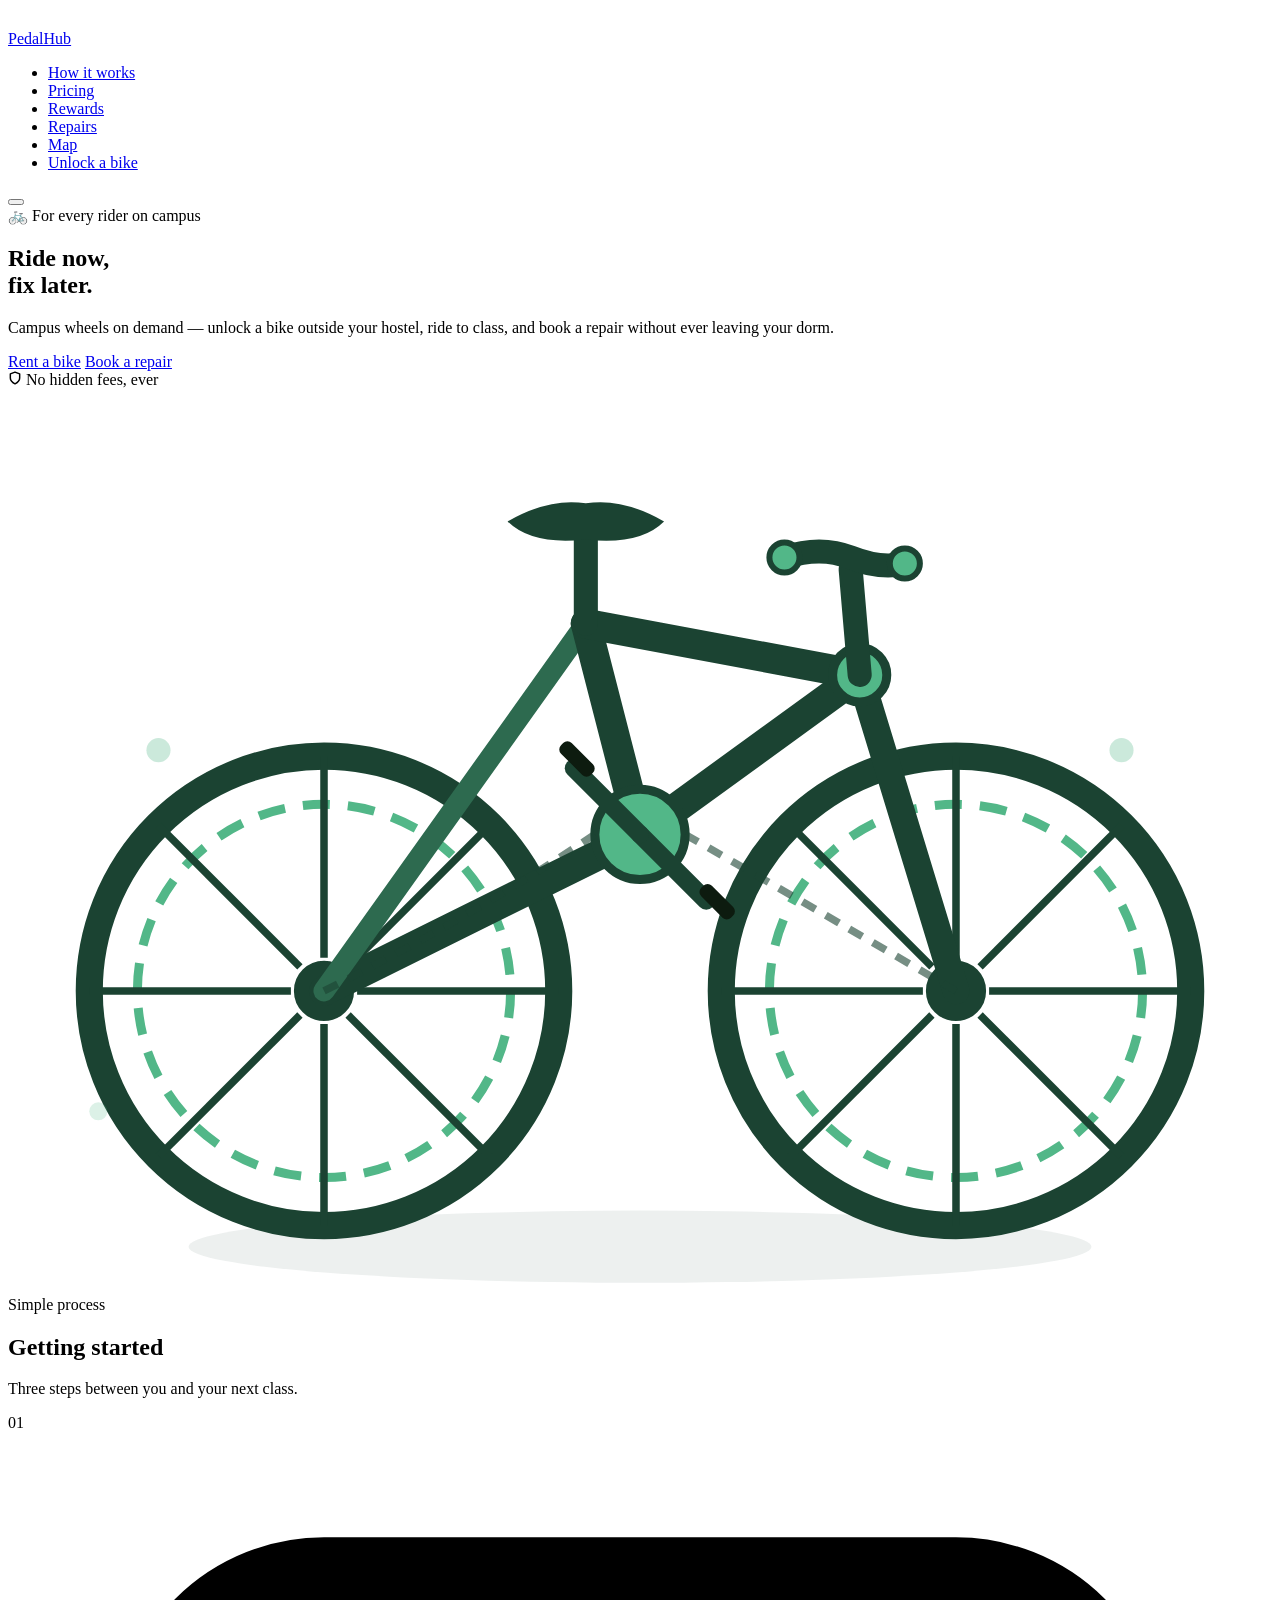
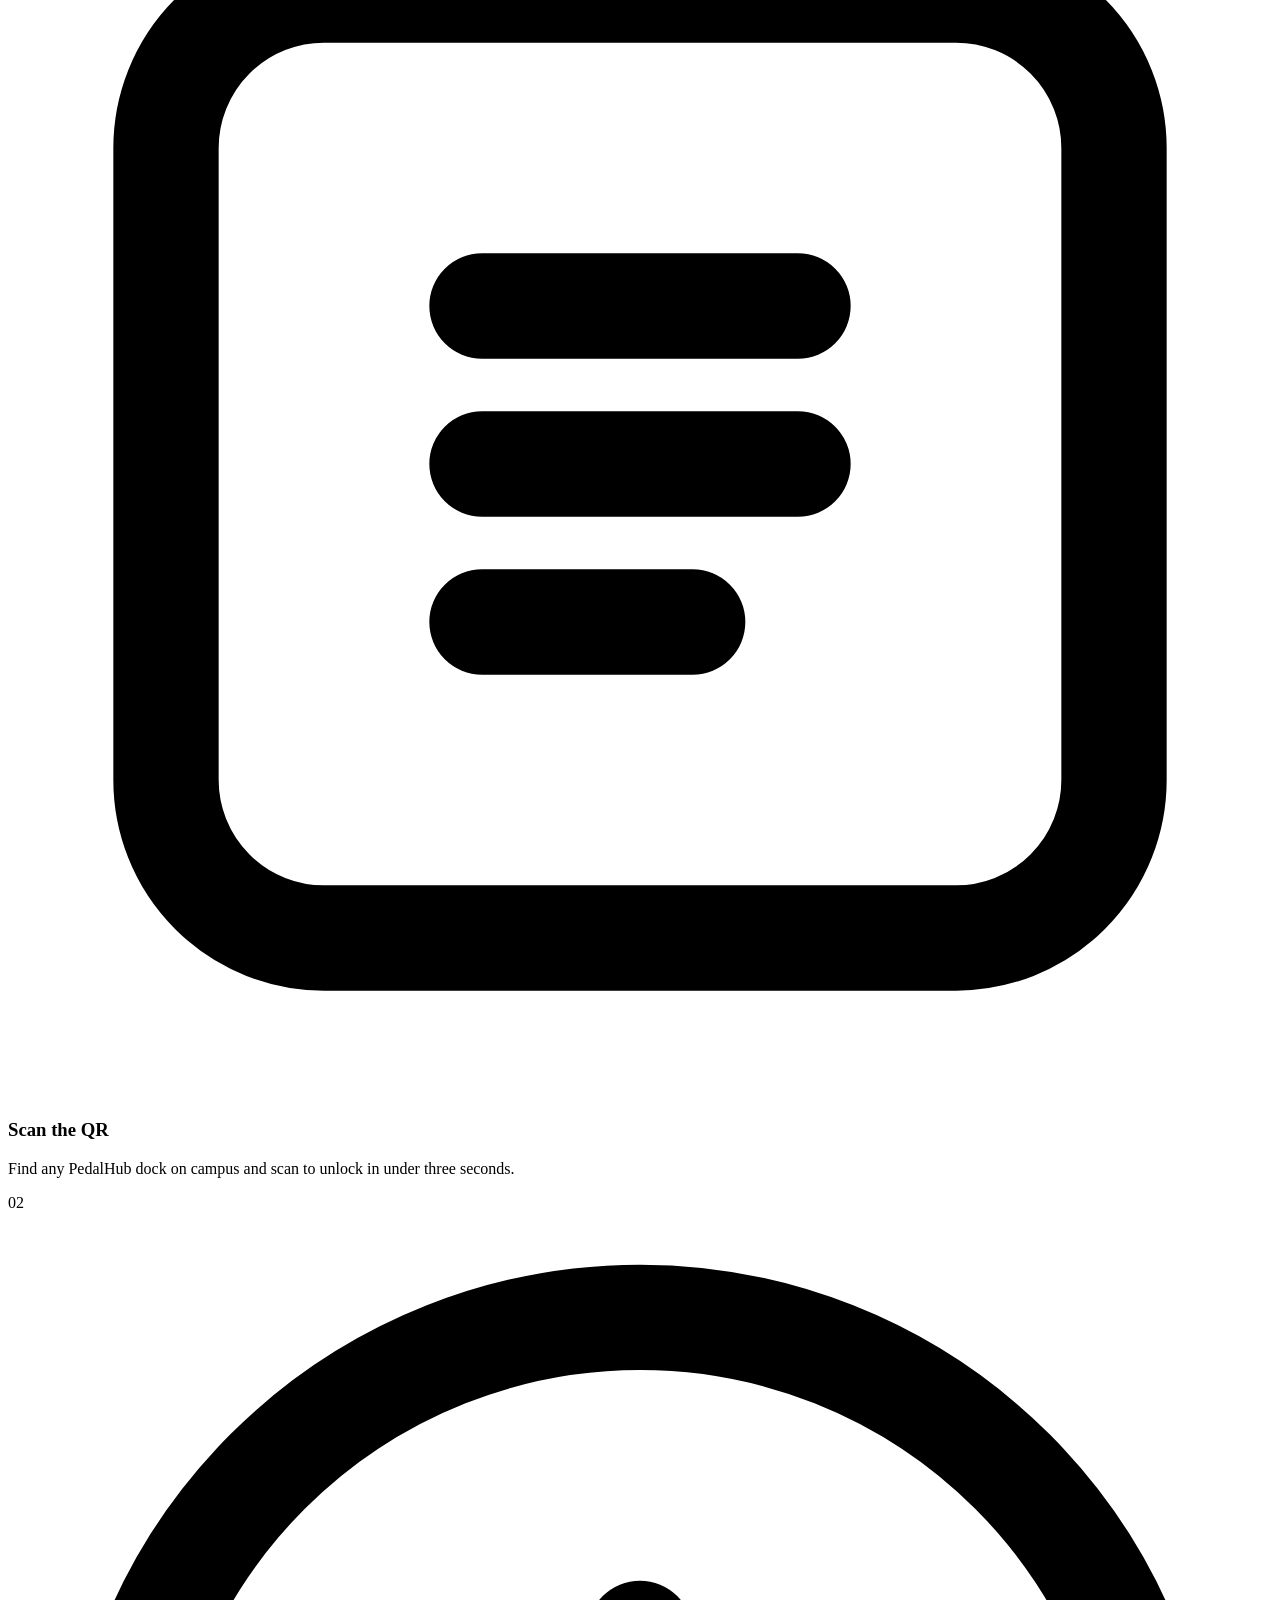
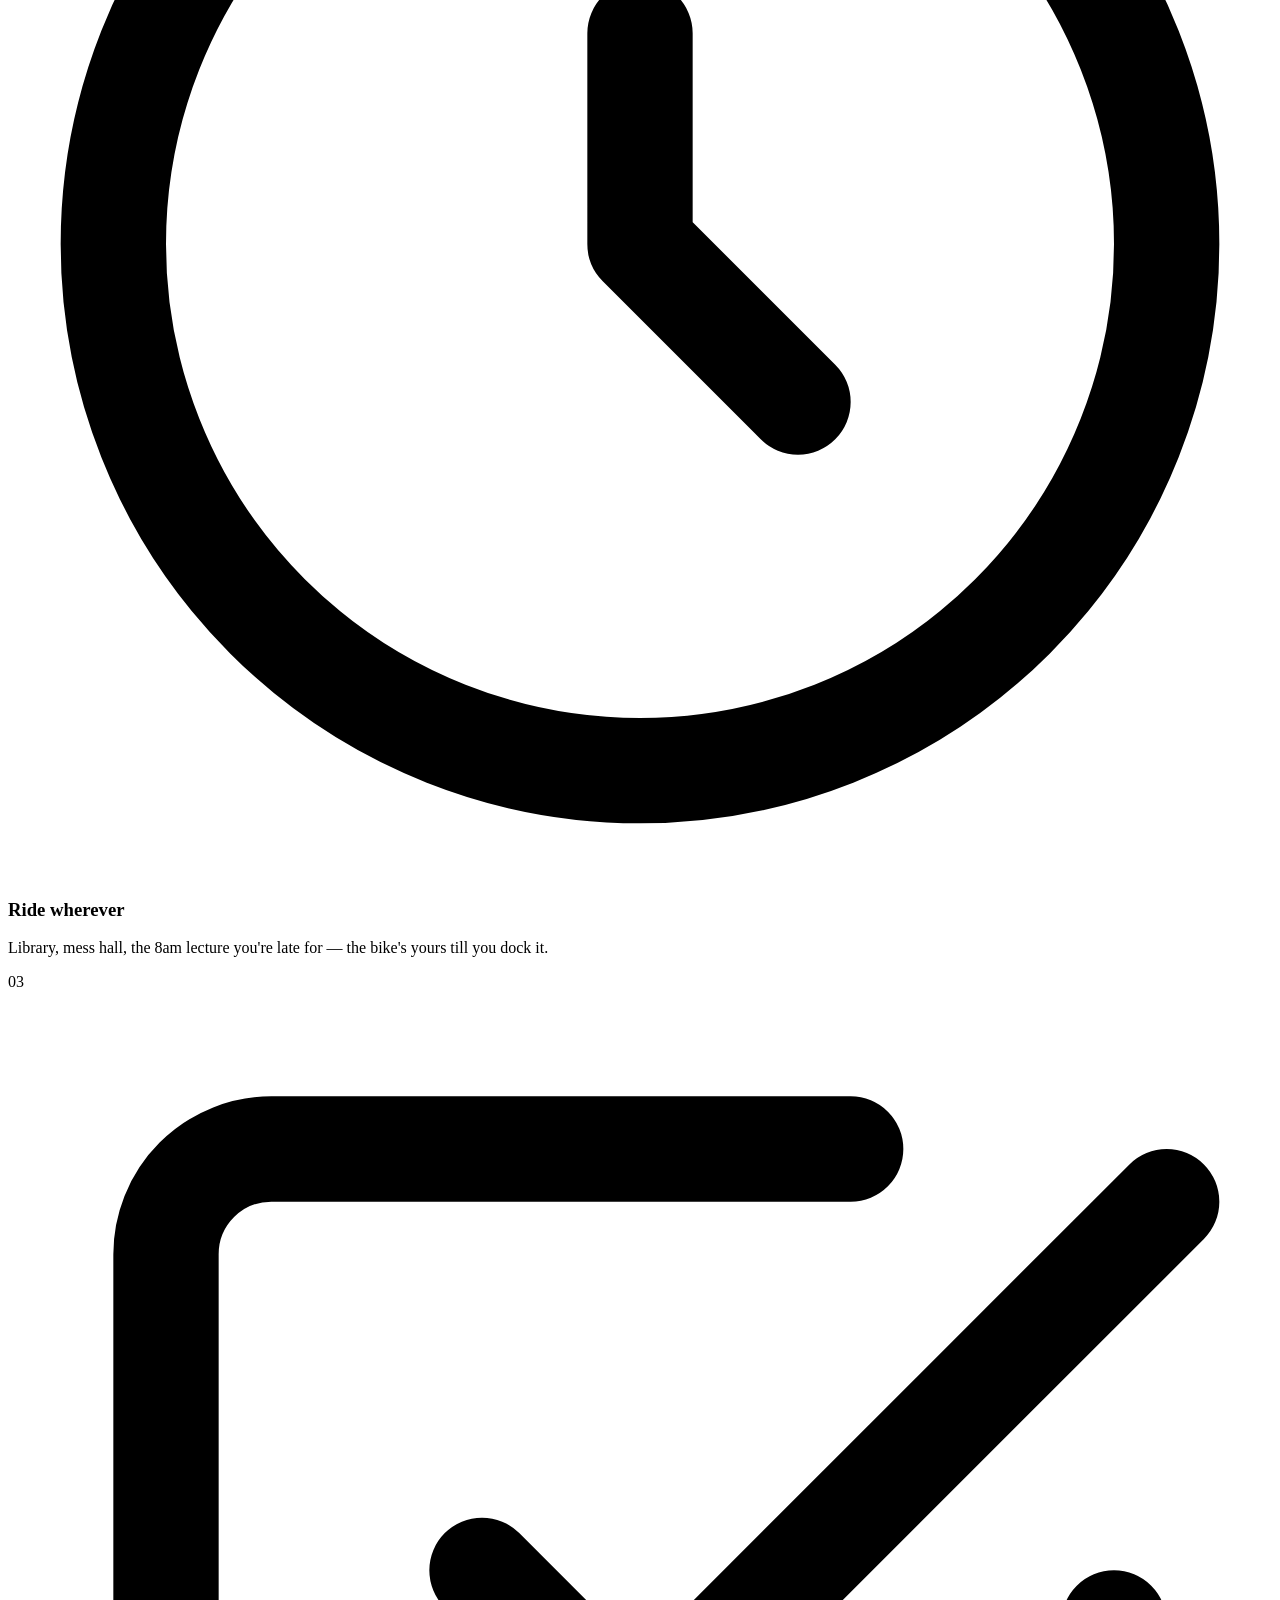
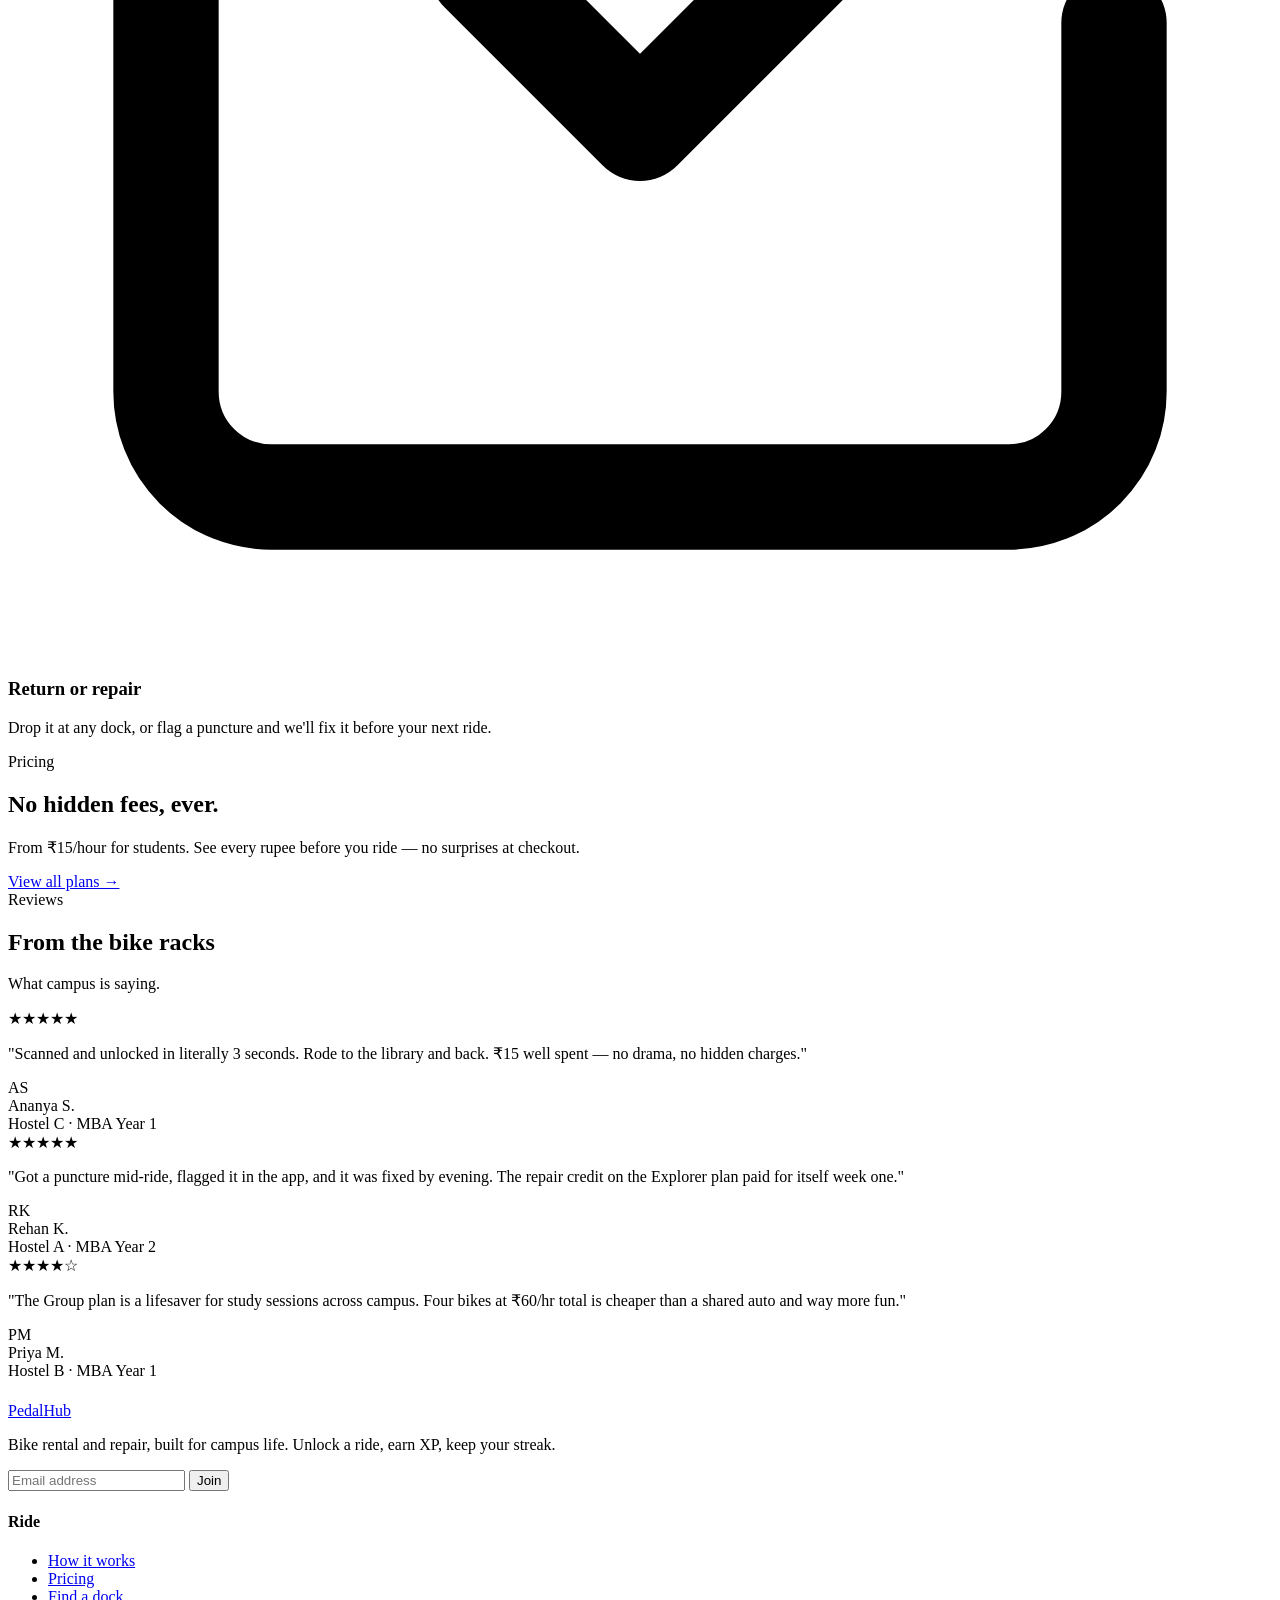
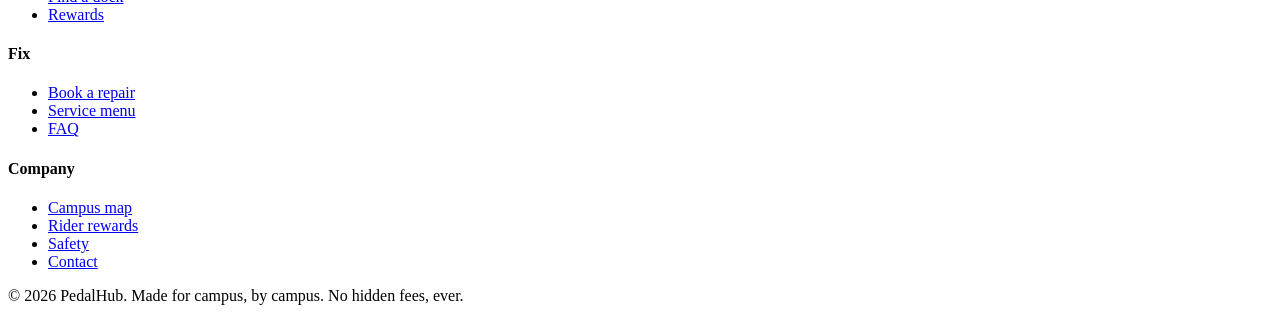
==== index.html @ d56441ae "Add files via upload" ====
<!DOCTYPE html>
<html lang="en">
<head>
  <meta charset="UTF-8">
  <meta name="viewport" content="width=device-width, initial-scale=1.0">
  <title>PedalHub — Campus Bike Rental & Repair</title>
  <meta name="description" content="PedalHub is your campus bike rental and repair service. Unlock a bike outside your hostel, ride to class, and book repairs — no hidden fees, ever.">
  <link rel="stylesheet" href="css/styles.css">
  <link rel="preconnect" href="https://fonts.googleapis.com">
  <link rel="preconnect" href="https://fonts.gstatic.com" crossorigin>
  <link href="https://fonts.googleapis.com/css2?family=Plus+Jakarta+Sans:ital,wght@0,400;0,500;0,600;0,700;0,800;1,400&family=Inter:wght@300;400;500;600&display=swap" rel="stylesheet">
</head>
<body>

  <!-- ===== Navigation ===== -->
  <nav class="nav" id="mainNav">
    <div class="container">
      <div class="nav-inner">
        <a href="index.html" class="nav-logo">
          <div class="nav-logo-icon">
            <svg width="18" height="18" viewBox="0 0 24 24" fill="none" stroke="white" stroke-width="2.5" stroke-linecap="round" stroke-linejoin="round">
              <circle cx="5.5" cy="17.5" r="3.5"/><circle cx="18.5" cy="17.5" r="3.5"/>
              <path d="M15 6a1 1 0 0 0-1-1h-1l-2 5-3-3-2 4h10L15 6Z"/>
            </svg>
          </div>
          <span class="nav-logo-text">PedalHub</span>
        </a>
        <ul class="nav-links" id="navLinks">
          <li><a href="#how-it-works" class="active">How it works</a></li>
          <li><a href="pricing.html">Pricing</a></li>
          <li><a href="rewards.html">Rewards</a></li>
          <li><a href="repairs.html">Repairs</a></li>
          <li><a href="map.html">Map</a></li>
          <li><a href="pricing.html" class="nav-cta">Unlock a bike</a></li>
        </ul>
        <button class="hamburger" id="hamburger" aria-label="Open menu">
          <span></span><span></span><span></span>
        </button>
      </div>
    </div>
  </nav>

  <!-- ===== Hero ===== -->
  <section class="hero">
    <div class="container">
      <div class="hero-grid">
        <div class="hero-content">
          <div class="badge badge-pale">🚲 For every rider on campus</div>
          <h1 class="hero-title">Ride now,<br>fix later.</h1>
          <p class="hero-desc">Campus wheels on demand — unlock a bike outside your hostel, ride to class, and book a repair without ever leaving your dorm.</p>
          <div class="hero-ctas">
            <a href="pricing.html" class="btn btn-primary btn-lg" id="rentBikeBtn">Rent a bike</a>
            <a href="repairs.html" class="btn btn-outline btn-lg" id="bookRepairBtn">Book a repair</a>
          </div>
          <div class="hero-trust">
            <svg class="shield" width="14" height="14" viewBox="0 0 24 24" fill="none" stroke="currentColor" stroke-width="2.5" stroke-linecap="round" stroke-linejoin="round"><path d="M12 22s8-4 8-10V5l-8-3-8 3v7c0 6 8 10 8 10z"/></svg>
            No hidden fees, ever
          </div>
        </div>

        <div class="hero-visual">
          <div class="bike-wrapper">
            <div class="bike-glow"></div>
            <!-- Detailed Bicycle SVG -->
            <svg class="bike-svg" viewBox="0 0 420 300" fill="none" xmlns="http://www.w3.org/2000/svg" aria-label="PedalHub bicycle illustration" role="img">
              <!-- Shadow -->
              <ellipse cx="210" cy="285" rx="150" ry="12" fill="rgba(27,67,50,0.08)"/>

              <!-- REAR WHEEL -->
              <circle cx="105" cy="200" r="78" stroke="#1B4332" stroke-width="9"/>
              <circle cx="105" cy="200" r="62" stroke="#52B788" stroke-width="3" stroke-dasharray="9 6"/>
              <circle cx="105" cy="200" r="11" fill="#1B4332" stroke="white" stroke-width="2"/>
              <!-- Rear spokes (8 spokes) -->
              <line x1="105" y1="122" x2="105" y2="189" stroke="#1B4332" stroke-width="2.5"/>
              <line x1="105" y1="211" x2="105" y2="278" stroke="#1B4332" stroke-width="2.5"/>
              <line x1="27"  y1="200" x2="94"  y2="200" stroke="#1B4332" stroke-width="2.5"/>
              <line x1="116" y1="200" x2="183" y2="200" stroke="#1B4332" stroke-width="2.5"/>
              <line x1="50"  y1="145" x2="97"  y2="192" stroke="#1B4332" stroke-width="2.5"/>
              <line x1="113" y1="208" x2="160" y2="255" stroke="#1B4332" stroke-width="2.5"/>
              <line x1="160" y1="145" x2="113" y2="192" stroke="#1B4332" stroke-width="2.5"/>
              <line x1="97"  y1="208" x2="50"  y2="255" stroke="#1B4332" stroke-width="2.5"/>

              <!-- FRONT WHEEL -->
              <circle cx="315" cy="200" r="78" stroke="#1B4332" stroke-width="9"/>
              <circle cx="315" cy="200" r="62" stroke="#52B788" stroke-width="3" stroke-dasharray="9 6"/>
              <circle cx="315" cy="200" r="11" fill="#1B4332" stroke="white" stroke-width="2"/>
              <!-- Front spokes (8 spokes) -->
              <line x1="315" y1="122" x2="315" y2="189" stroke="#1B4332" stroke-width="2.5"/>
              <line x1="315" y1="211" x2="315" y2="278" stroke="#1B4332" stroke-width="2.5"/>
              <line x1="237" y1="200" x2="304" y2="200" stroke="#1B4332" stroke-width="2.5"/>
              <line x1="326" y1="200" x2="393" y2="200" stroke="#1B4332" stroke-width="2.5"/>
              <line x1="260" y1="145" x2="307" y2="192" stroke="#1B4332" stroke-width="2.5"/>
              <line x1="323" y1="208" x2="370" y2="255" stroke="#1B4332" stroke-width="2.5"/>
              <line x1="370" y1="145" x2="323" y2="192" stroke="#1B4332" stroke-width="2.5"/>
              <line x1="307" y1="208" x2="260" y2="255" stroke="#1B4332" stroke-width="2.5"/>

              <!-- FRAME -->
              <!-- Chainstay: rear hub → bottom bracket -->
              <line x1="105" y1="200" x2="210" y2="148" stroke="#1B4332" stroke-width="10" stroke-linecap="round"/>
              <!-- Seatstay: rear hub → seat tube top -->
              <line x1="105" y1="200" x2="192" y2="78" stroke="#2D6A4F" stroke-width="7" stroke-linecap="round"/>
              <!-- Seat tube: bottom bracket → seat tube top -->
              <line x1="210" y1="148" x2="192" y2="78" stroke="#1B4332" stroke-width="10" stroke-linecap="round"/>
              <!-- Down tube: head tube → bottom bracket -->
              <line x1="283" y1="95" x2="210" y2="148" stroke="#1B4332" stroke-width="10" stroke-linecap="round"/>
              <!-- Top tube: head tube → seat tube top -->
              <line x1="283" y1="95" x2="192" y2="78" stroke="#1B4332" stroke-width="10" stroke-linecap="round"/>
              <!-- Fork: head tube → front hub -->
              <line x1="283" y1="95" x2="315" y2="200" stroke="#1B4332" stroke-width="9" stroke-linecap="round"/>

              <!-- BOTTOM BRACKET (crank) -->
              <circle cx="210" cy="148" r="15" fill="#52B788" stroke="#1B4332" stroke-width="3"/>
              <!-- Pedal cranks -->
              <line x1="210" y1="148" x2="232" y2="170" stroke="#1B4332" stroke-width="6" stroke-linecap="round"/>
              <line x1="210" y1="148" x2="188" y2="126" stroke="#1B4332" stroke-width="6" stroke-linecap="round"/>
              <!-- Pedals -->
              <rect x="229" y="168" width="14" height="5" rx="2" fill="#0D1B0F" transform="rotate(45,236,170)"/>
              <rect x="181" y="120" width="14" height="5" rx="2" fill="#0D1B0F" transform="rotate(45,188,124)"/>

              <!-- SEAT POST + SADDLE -->
              <line x1="192" y1="78" x2="192" y2="48" stroke="#1B4332" stroke-width="8" stroke-linecap="round"/>
              <!-- Saddle -->
              <path d="M166 44 Q180 36 192 38 Q204 36 218 44 Q210 52 192 50 Q174 52 166 44Z" fill="#1B4332"/>

              <!-- HEAD TUBE + HANDLEBAR -->
              <circle cx="283" cy="95" r="9" fill="#52B788" stroke="#1B4332" stroke-width="3"/>
              <!-- Stem -->
              <line x1="283" y1="95" x2="280" y2="60" stroke="#1B4332" stroke-width="8" stroke-linecap="round"/>
              <!-- Handlebar drop -->
              <path d="M258 56 Q270 52 280 56 Q290 60 298 58" stroke="#1B4332" stroke-width="8" stroke-linecap="round" fill="none"/>
              <!-- Bar ends -->
              <circle cx="258" cy="56" r="5" fill="#52B788" stroke="#1B4332" stroke-width="2"/>
              <circle cx="298" cy="58" r="5" fill="#52B788" stroke="#1B4332" stroke-width="2"/>

              <!-- CHAIN (simplified) -->
              <path d="M195 148 Q155 175 105 200" stroke="#1B4332" stroke-width="2.5" fill="none" stroke-dasharray="5 4" opacity="0.6"/>
              <path d="M225 148 Q260 168 315 200" stroke="#1B4332" stroke-width="2.5" fill="none" stroke-dasharray="5 4" opacity="0.6"/>

              <!-- Decorative dots -->
              <circle cx="50"  cy="120" r="4" fill="rgba(82,183,136,0.3)"/>
              <circle cx="370" cy="120" r="4" fill="rgba(82,183,136,0.3)"/>
              <circle cx="30"  cy="240" r="3" fill="rgba(82,183,136,0.2)"/>
            </svg>
          </div>
        </div>
      </div>
    </div>
  </section>

  <!-- ===== How It Works ===== -->
  <section class="section how-it-works" id="how-it-works">
    <div class="container">
      <div class="section-header centered">
        <span class="section-eyebrow">Simple process</span>
        <h2>Getting started</h2>
        <p class="section-subtitle">Three steps between you and your next class.</p>
      </div>
      <div class="steps-grid">
        <div class="step-card">
          <div class="step-number">01</div>
          <div class="step-icon">
            <svg viewBox="0 0 24 24" fill="none" stroke="currentColor" stroke-width="2" stroke-linecap="round" stroke-linejoin="round"><rect x="3" y="3" width="18" height="18" rx="3"/><path d="M9 9h6M9 12h6M9 15h4"/></svg>
          </div>
          <h3>Scan the QR</h3>
          <p>Find any PedalHub dock on campus and scan to unlock in under three seconds.</p>
        </div>
        <div class="step-card">
          <div class="step-number">02</div>
          <div class="step-icon">
            <svg viewBox="0 0 24 24" fill="none" stroke="currentColor" stroke-width="2" stroke-linecap="round" stroke-linejoin="round"><circle cx="12" cy="12" r="10"/><path d="M12 8v4l3 3"/></svg>
          </div>
          <h3>Ride wherever</h3>
          <p>Library, mess hall, the 8am lecture you're late for — the bike's yours till you dock it.</p>
        </div>
        <div class="step-card">
          <div class="step-number">03</div>
          <div class="step-icon">
            <svg viewBox="0 0 24 24" fill="none" stroke="currentColor" stroke-width="2" stroke-linecap="round" stroke-linejoin="round"><path d="M9 11l3 3L22 4"/><path d="M21 12v7a2 2 0 0 1-2 2H5a2 2 0 0 1-2-2V5a2 2 0 0 1 2-2h11"/></svg>
          </div>
          <h3>Return or repair</h3>
          <p>Drop it at any dock, or flag a puncture and we'll fix it before your next ride.</p>
        </div>
      </div>
    </div>
  </section>

  <!-- ===== Pricing Teaser ===== -->
  <section class="section pricing-teaser">
    <div class="container">
      <span class="section-eyebrow" style="color:var(--accent)">Pricing</span>
      <h2>No hidden fees, ever.</h2>
      <p class="sub">From ₹15/hour for students. See every rupee before you ride — no surprises at checkout.</p>
      <a href="pricing.html" class="btn btn-white btn-lg" id="viewPlansBtn">View all plans →</a>
    </div>
  </section>

  <!-- ===== Testimonials ===== -->
  <section class="section testimonials">
    <div class="container">
      <div class="section-header centered">
        <span class="section-eyebrow">Reviews</span>
        <h2>From the bike racks</h2>
        <p class="section-subtitle">What campus is saying.</p>
      </div>
      <div class="testi-grid">
        <div class="testi-card">
          <div class="testi-stars">★★★★★</div>
          <p class="testi-text">"Scanned and unlocked in literally 3 seconds. Rode to the library and back. ₹15 well spent — no drama, no hidden charges."</p>
          <div class="testi-author">
            <div class="testi-avatar">AS</div>
            <div>
              <div class="testi-name">Ananya S.</div>
              <div class="testi-meta">Hostel C · MBA Year 1</div>
            </div>
          </div>
        </div>
        <div class="testi-card">
          <div class="testi-stars">★★★★★</div>
          <p class="testi-text">"Got a puncture mid-ride, flagged it in the app, and it was fixed by evening. The repair credit on the Explorer plan paid for itself week one."</p>
          <div class="testi-author">
            <div class="testi-avatar">RK</div>
            <div>
              <div class="testi-name">Rehan K.</div>
              <div class="testi-meta">Hostel A · MBA Year 2</div>
            </div>
          </div>
        </div>
        <div class="testi-card">
          <div class="testi-stars">★★★★☆</div>
          <p class="testi-text">"The Group plan is a lifesaver for study sessions across campus. Four bikes at ₹60/hr total is cheaper than a shared auto and way more fun."</p>
          <div class="testi-author">
            <div class="testi-avatar">PM</div>
            <div>
              <div class="testi-name">Priya M.</div>
              <div class="testi-meta">Hostel B · MBA Year 1</div>
            </div>
          </div>
        </div>
      </div>
    </div>
  </section>

  <!-- ===== Footer ===== -->
  <footer class="footer">
    <div class="container">
      <div class="footer-grid">
        <div class="footer-brand">
          <a href="index.html" class="nav-logo">
            <div class="nav-logo-icon">
              <svg width="18" height="18" viewBox="0 0 24 24" fill="none" stroke="white" stroke-width="2.5" stroke-linecap="round" stroke-linejoin="round">
                <circle cx="5.5" cy="17.5" r="3.5"/><circle cx="18.5" cy="17.5" r="3.5"/>
                <path d="M15 6a1 1 0 0 0-1-1h-1l-2 5-3-3-2 4h10L15 6Z"/>
              </svg>
            </div>
            <span class="nav-logo-text">PedalHub</span>
          </a>
          <p>Bike rental and repair, built for campus life. Unlock a ride, earn XP, keep your streak.</p>
          <div class="footer-newsletter">
            <input type="email" placeholder="Email address" id="newsletterEmail" aria-label="Email for newsletter">
            <button type="button" id="newsletterJoin">Join</button>
          </div>
        </div>
        <div class="footer-col">
          <h4>Ride</h4>
          <ul>
            <li><a href="#how-it-works">How it works</a></li>
            <li><a href="pricing.html">Pricing</a></li>
            <li><a href="map.html">Find a dock</a></li>
            <li><a href="rewards.html">Rewards</a></li>
          </ul>
        </div>
        <div class="footer-col">
          <h4>Fix</h4>
          <ul>
            <li><a href="repairs.html">Book a repair</a></li>
            <li><a href="repairs.html#services">Service menu</a></li>
            <li><a href="repairs.html#faq">FAQ</a></li>
          </ul>
        </div>
        <div class="footer-col">
          <h4>Company</h4>
          <ul>
            <li><a href="map.html">Campus map</a></li>
            <li><a href="rewards.html">Rider rewards</a></li>
            <li><a href="repairs.html">Safety</a></li>
            <li><a href="repairs.html#faq">Contact</a></li>
          </ul>
        </div>
      </div>
      <div class="footer-bottom">
        <span>© 2026 PedalHub. Made for campus, by campus.</span>
        <span>No hidden fees, ever.</span>
      </div>
    </div>
  </footer>

  <script>
    // Mobile nav toggle
    const hamburger = document.getElementById('hamburger');
    const navLinks  = document.getElementById('navLinks');
    hamburger.addEventListener('click', () => navLinks.classList.toggle('open'));

    // Close nav on link click (mobile)
    navLinks.querySelectorAll('a').forEach(a => {
      a.addEventListener('click', () => navLinks.classList.remove('open'));
    });
  </script>
</body>
</html>
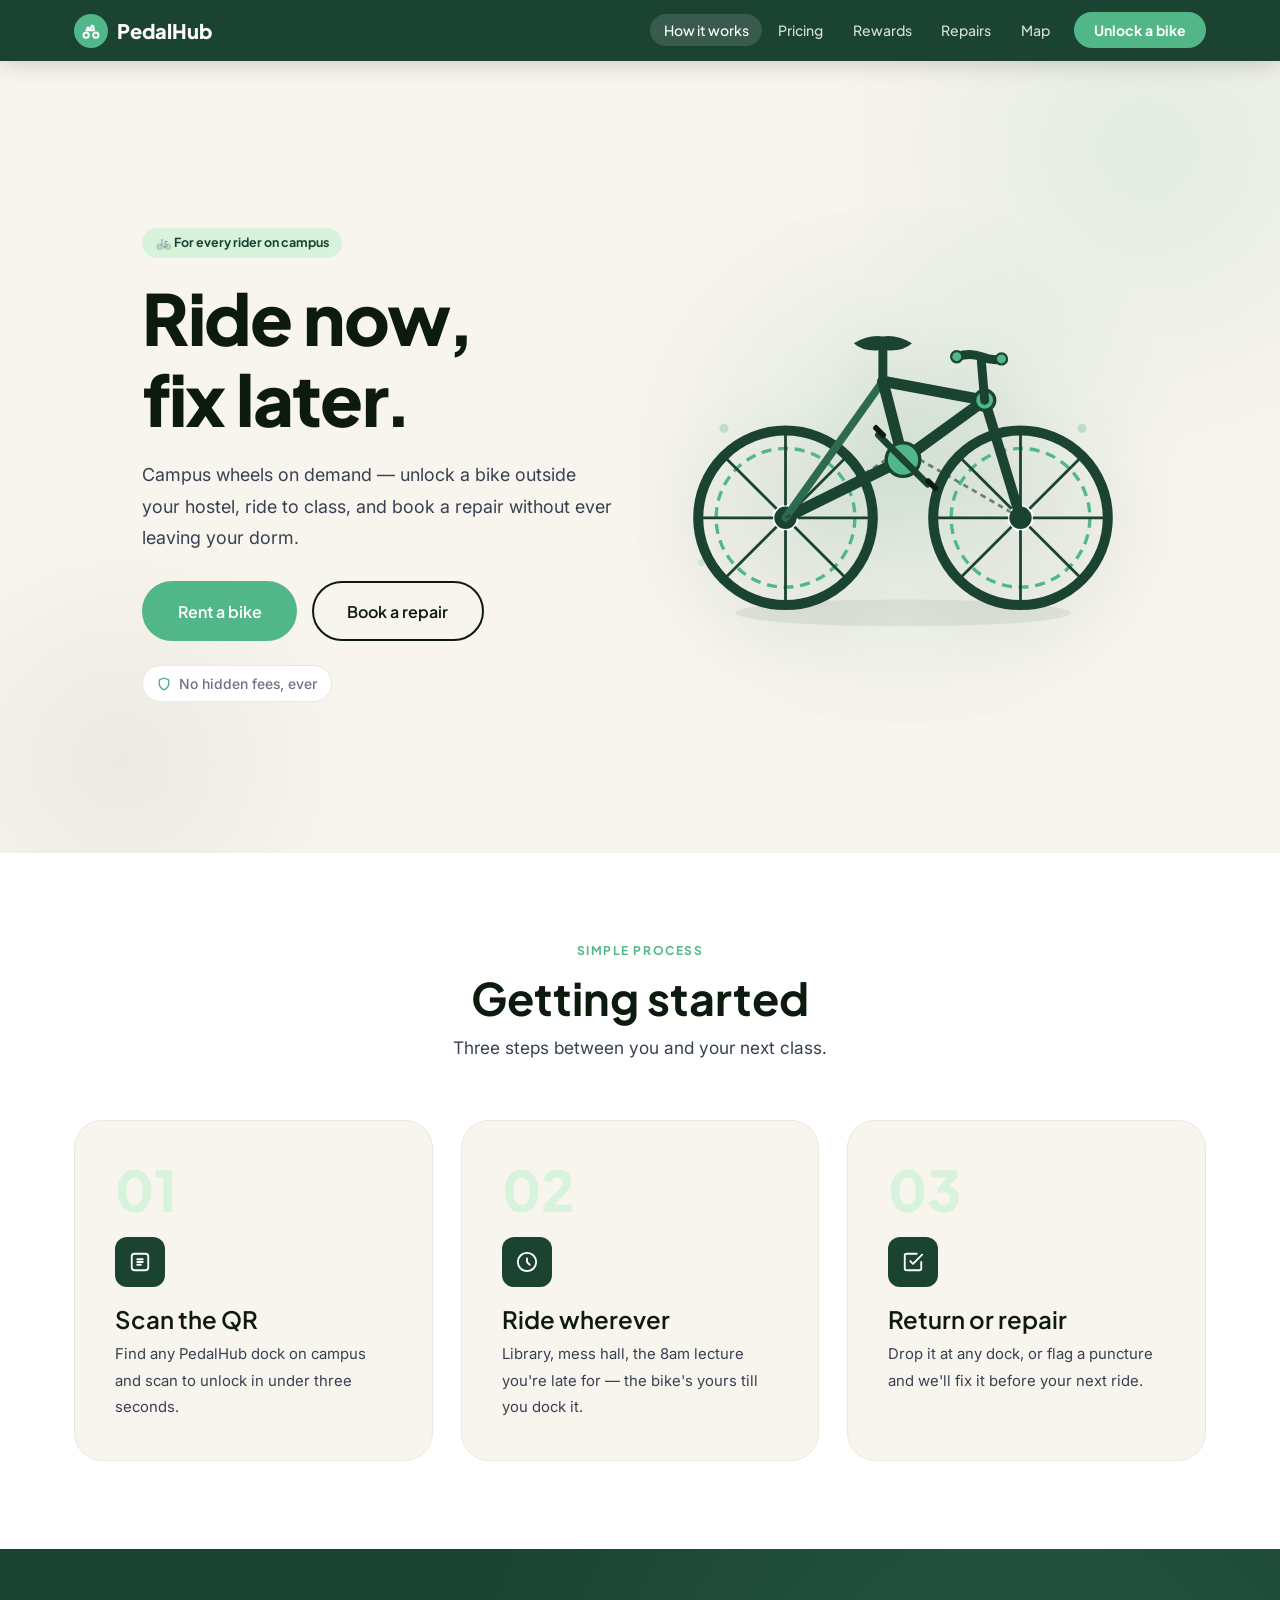
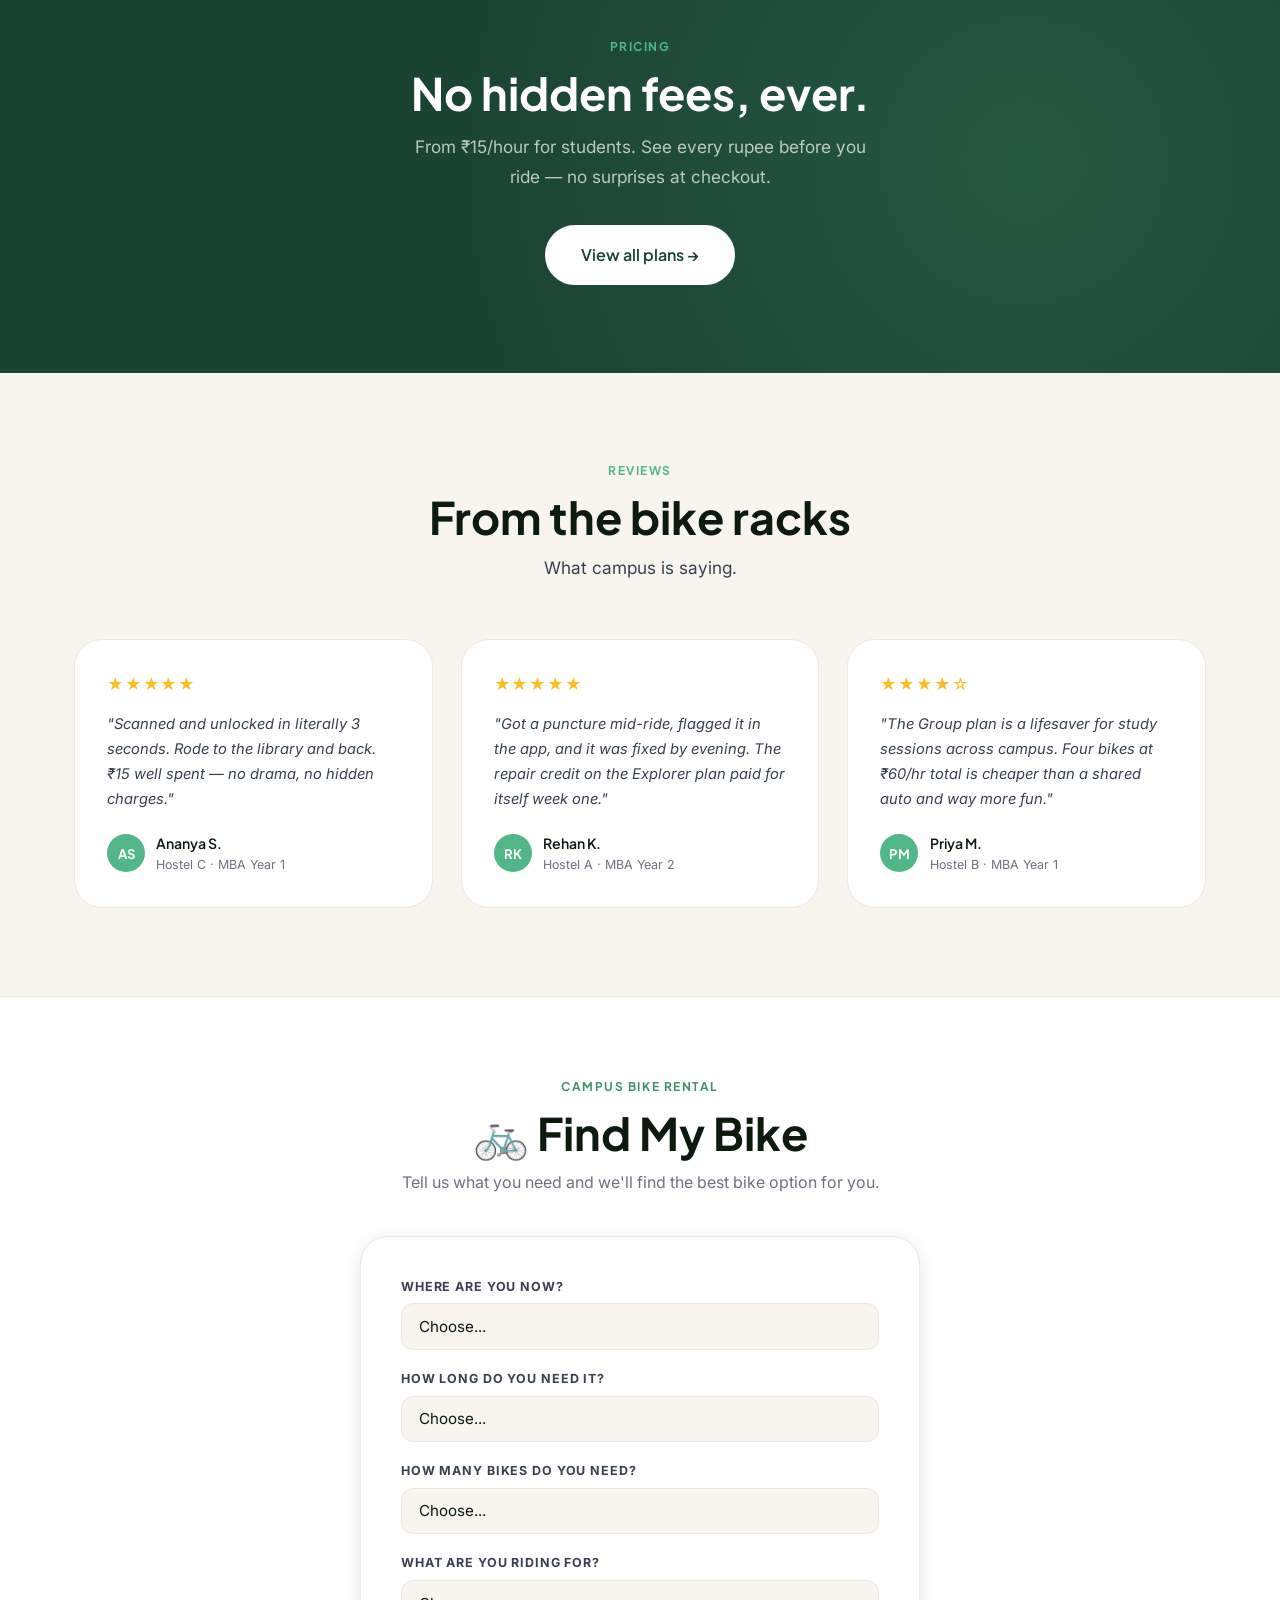
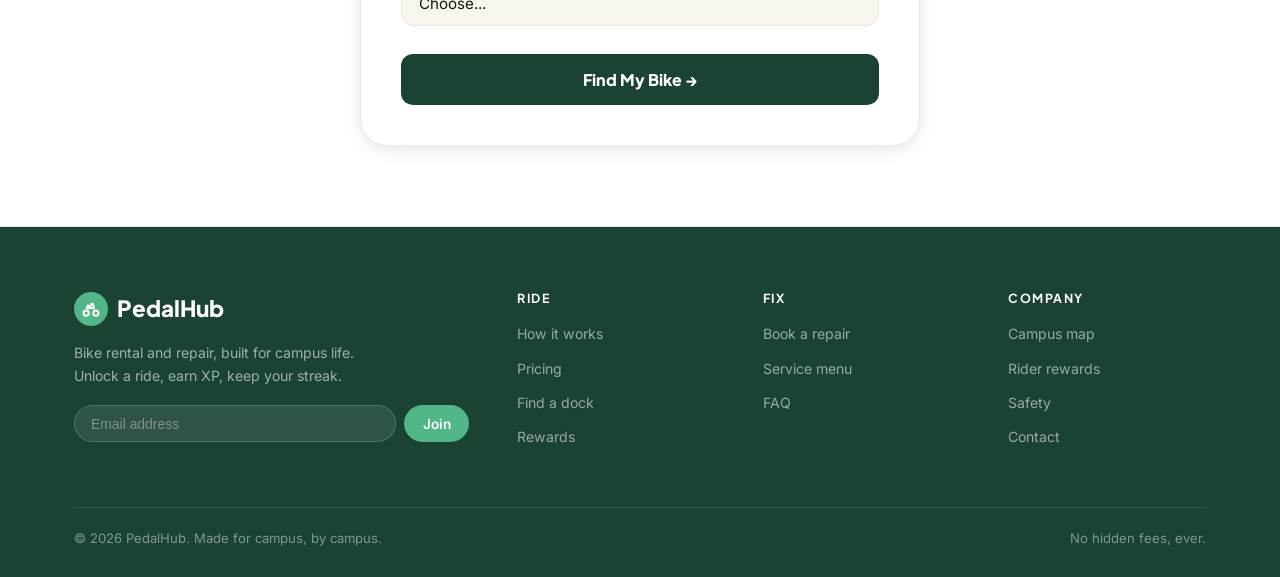
==== commit 2f8c8363: "Update index.html" ====
--- a/index.html
+++ b/index.html
@@ -240,6 +240,10 @@
     </div>
   </section>
 
+
+  <!-- ===== Form Section (built by js/rent.js) ===== -->
+  <div id="ph-form-section" class="ph-form-section" data-form="rent"></div>
+
   <!-- ===== Footer ===== -->
   <footer class="footer">
     <div class="container">
@@ -255,10 +259,10 @@
             <span class="nav-logo-text">PedalHub</span>
           </a>
           <p>Bike rental and repair, built for campus life. Unlock a ride, earn XP, keep your streak.</p>
-          <div class="footer-newsletter">
-            <input type="email" placeholder="Email address" id="newsletterEmail" aria-label="Email for newsletter">
-            <button type="button" id="newsletterJoin">Join</button>
-          </div>
+          <form class="footer-newsletter" novalidate onsubmit="handleNewsletterSubmit(event, this)">
+            <input type="text" placeholder="Email address" id="newsletterEmail" aria-label="Email for newsletter">
+            <button type="submit" id="newsletterJoin">Join</button>
+          </form>
         </div>
         <div class="footer-col">
           <h4>Ride</h4>
@@ -294,16 +298,37 @@
     </div>
   </footer>
 
+
   <script>
     // Mobile nav toggle
     const hamburger = document.getElementById('hamburger');
     const navLinks  = document.getElementById('navLinks');
     hamburger.addEventListener('click', () => navLinks.classList.toggle('open'));
-
-    // Close nav on link click (mobile)
     navLinks.querySelectorAll('a').forEach(a => {
       a.addEventListener('click', () => navLinks.classList.remove('open'));
     });
+
+    // Newsletter JS validation
+    function handleNewsletterSubmit(e, formEl) {
+      e.preventDefault();
+      const input = formEl.querySelector('input');
+      const email = input ? input.value.trim() : '';
+      const emailRegex = /^[^\s@]+@[^\s@]+\.[^\s@]+$/;
+      if (!email) {
+        alert('Please enter your email address.');
+        if (input) input.focus();
+        return false;
+      }
+      if (!emailRegex.test(email)) {
+        alert('Please enter a valid email address (e.g. name@campus.edu).');
+        if (input) input.focus();
+        return false;
+      }
+      alert('Thank you for subscribing to PedalHub updates!');
+      if (input) input.value = '';
+      return false;
+    }
   </script>
+  <script src="js/rent.js"></script>
 </body>
 </html>
--- a/css/styles.css
+++ b/css/styles.css
@@ -0,0 +1,911 @@
+/* ============================================================
+   PEDALHUB — Main Stylesheet
+   Campus Bike Rental & Repair
+   ============================================================ */
+
+@import url('https://fonts.googleapis.com/css2?family=Plus+Jakarta+Sans:ital,wght@0,400;0,500;0,600;0,700;0,800;1,400&family=Inter:wght@300;400;500;600&display=swap');
+
+/* ===== CSS Variables ===== */
+:root {
+  --primary:        #1B4332;
+  --primary-light:  #2D6A4F;
+  --accent:         #52B788;
+  --accent-hover:   #40916C;
+  --accent-pale:    #D8F3DC;
+  --cream:          #F8F4EE;
+  --cream-dark:     #EDE8DE;
+  --text-dark:      #0D1B0F;
+  --text-mid:       #374151;
+  --text-light:     #6B7280;
+  --white:          #FFFFFF;
+  --warning:        #F59E0B;
+  --error:          #EF4444;
+
+  --font-heading: 'Plus Jakarta Sans', sans-serif;
+  --font-body:    'Inter', sans-serif;
+
+  --radius-sm:   0.375rem;
+  --radius-md:   0.75rem;
+  --radius-lg:   1.25rem;
+  --radius-xl:   1.75rem;
+  --radius-full: 9999px;
+
+  --shadow-sm:    0 1px 3px rgba(0,0,0,0.08);
+  --shadow-md:    0 4px 16px rgba(0,0,0,0.10);
+  --shadow-lg:    0 12px 40px rgba(0,0,0,0.13);
+  --shadow-green: 0 8px 30px rgba(27,67,50,0.22);
+
+  --transition: all 0.28s cubic-bezier(0.4, 0, 0.2, 1);
+}
+
+/* ===== Reset ===== */
+*, *::before, *::after { box-sizing: border-box; margin: 0; padding: 0; }
+html { scroll-behavior: smooth; font-size: 16px; }
+body {
+  font-family: var(--font-body);
+  background: var(--cream);
+  color: var(--text-dark);
+  line-height: 1.6;
+  overflow-x: hidden;
+}
+img { max-width: 100%; height: auto; display: block; }
+a { text-decoration: none; color: inherit; }
+ul { list-style: none; }
+button { font-family: inherit; cursor: pointer; }
+
+/* ===== Typography ===== */
+h1, h2, h3, h4, h5 { font-family: var(--font-heading); line-height: 1.15; color: var(--text-dark); }
+h1 { font-size: clamp(2.4rem, 5.5vw, 4.8rem); font-weight: 800; }
+h2 { font-size: clamp(1.75rem, 3.5vw, 2.8rem); font-weight: 700; }
+h3 { font-size: clamp(1.1rem, 2vw, 1.5rem); font-weight: 600; }
+h4 { font-size: 1rem; font-weight: 600; }
+p  { color: var(--text-mid); font-size: 1.05rem; line-height: 1.75; }
+
+/* ===== Layout ===== */
+.container { max-width: 1180px; margin: 0 auto; padding: 0 1.5rem; }
+.section    { padding: 5.5rem 0; }
+.section-sm { padding: 3.5rem 0; }
+
+/* ===== Navigation ===== */
+.nav {
+  position: sticky; top: 0; z-index: 200;
+  background: var(--primary);
+  padding: 0.85rem 0;
+  box-shadow: 0 2px 24px rgba(0,0,0,0.18);
+}
+.nav-inner {
+  display: flex; align-items: center;
+  justify-content: space-between; gap: 1.5rem;
+  position: relative;
+}
+.nav-logo {
+  display: flex; align-items: center; gap: 0.55rem; flex-shrink: 0;
+}
+.nav-logo-icon {
+  width: 34px; height: 34px;
+  background: var(--accent);
+  border-radius: 50%;
+  display: flex; align-items: center; justify-content: center;
+  transition: var(--transition);
+}
+.nav-logo:hover .nav-logo-icon { background: var(--accent-hover); transform: rotate(-5deg) scale(1.08); }
+.nav-logo-text { font-family: var(--font-heading); font-weight: 800; font-size: 1.25rem; color: var(--white); }
+.nav-links { display: flex; align-items: center; gap: 0.15rem; }
+.nav-links a {
+  color: rgba(255,255,255,0.82); font-size: 0.88rem; font-weight: 500;
+  padding: 0.45rem 0.85rem; border-radius: var(--radius-full); transition: var(--transition);
+  font-family: var(--font-heading);
+}
+.nav-links a:hover, .nav-links a.active {
+  color: var(--white); background: rgba(255,255,255,0.13);
+}
+.nav-cta {
+  background: var(--accent) !important; color: var(--white) !important;
+  padding: 0.55rem 1.25rem !important; border-radius: var(--radius-full) !important;
+  font-weight: 700 !important; margin-left: 0.5rem;
+}
+.nav-cta:hover { background: var(--accent-hover) !important; transform: translateY(-1px); box-shadow: var(--shadow-green); }
+.hamburger {
+  display: none; flex-direction: column; gap: 5px;
+  background: none; border: none; padding: 4px;
+}
+.hamburger span { display: block; width: 22px; height: 2px; background: var(--white); border-radius: 2px; transition: var(--transition); }
+
+/* ===== Buttons ===== */
+.btn {
+  display: inline-flex; align-items: center; gap: 0.45rem;
+  padding: 0.75rem 1.7rem; border-radius: var(--radius-full);
+  font-family: var(--font-heading); font-weight: 600; font-size: 0.93rem;
+  transition: var(--transition); border: 2px solid transparent;
+}
+.btn-primary { background: var(--accent); color: var(--white); border-color: var(--accent); }
+.btn-primary:hover { background: var(--accent-hover); border-color: var(--accent-hover); transform: translateY(-2px); box-shadow: var(--shadow-green); }
+.btn-outline { background: transparent; color: var(--text-dark); border-color: var(--text-dark); }
+.btn-outline:hover { background: var(--text-dark); color: var(--white); transform: translateY(-2px); }
+.btn-outline-white { background: transparent; color: var(--white); border-color: rgba(255,255,255,0.5); }
+.btn-outline-white:hover { background: rgba(255,255,255,0.12); border-color: var(--white); transform: translateY(-2px); }
+.btn-white { background: var(--white); color: var(--primary); border-color: var(--white); }
+.btn-white:hover { background: var(--cream); transform: translateY(-2px); box-shadow: var(--shadow-md); }
+.btn-lg { padding: 0.95rem 2.1rem; font-size: 1rem; }
+.btn-block { width: 100%; justify-content: center; }
+
+/* ===== Badges ===== */
+.badge {
+  display: inline-flex; align-items: center; gap: 0.35rem;
+  padding: 0.32rem 0.85rem; border-radius: var(--radius-full);
+  font-size: 0.78rem; font-weight: 700; font-family: var(--font-heading);
+}
+.badge-green  { background: var(--accent); color: var(--white); }
+.badge-pale   { background: var(--accent-pale); color: var(--primary); }
+.badge-dark   { background: var(--primary); color: var(--white); }
+.badge-warn   { background: #FEF3C7; color: #92400E; }
+
+/* ===== Section Header ===== */
+.section-header { margin-bottom: 3.5rem; }
+.section-header.centered { text-align: center; }
+.section-eyebrow {
+  display: block; font-family: var(--font-heading);
+  font-size: 0.75rem; font-weight: 700; letter-spacing: 0.13em;
+  text-transform: uppercase; color: var(--accent); margin-bottom: 0.7rem;
+}
+.section-subtitle {
+  font-size: 1.08rem; color: var(--text-mid);
+  max-width: 580px; margin-top: 0.65rem;
+}
+.section-header.centered .section-subtitle { margin: 0.65rem auto 0; }
+
+/* ===== Hero ===== */
+.hero {
+  min-height: 88vh; display: flex; align-items: center;
+  background: var(--cream); padding: 5rem 0 4rem; position: relative; overflow: hidden;
+}
+.hero::before {
+  content: '';
+  position: absolute; top: -30%; right: -15%; width: 650px; height: 650px;
+  background: radial-gradient(circle, rgba(82,183,136,0.13) 0%, transparent 68%);
+  pointer-events: none;
+}
+.hero::after {
+  content: '';
+  position: absolute; bottom: -20%; left: -10%; width: 500px; height: 500px;
+  background: radial-gradient(circle, rgba(27,67,50,0.06) 0%, transparent 65%);
+  pointer-events: none;
+}
+.hero-grid { display: grid; grid-template-columns: 1fr 1fr; gap: 3.5rem; align-items: center; position: relative; z-index: 1; }
+.hero-content .badge { margin-bottom: 1.25rem; }
+.hero-title { margin-bottom: 1.2rem; letter-spacing: -0.02em; }
+.hero-desc { font-size: 1.12rem; max-width: 470px; margin-bottom: 1.75rem; color: var(--text-mid); }
+.hero-ctas { display: flex; gap: 0.9rem; flex-wrap: wrap; margin-bottom: 1.5rem; }
+.hero-trust {
+  display: inline-flex; align-items: center; gap: 0.45rem;
+  font-size: 0.87rem; color: var(--text-light); font-weight: 500;
+  padding: 0.4rem 0.9rem; background: var(--white);
+  border-radius: var(--radius-full); border: 1px solid var(--cream-dark);
+}
+.hero-trust .shield { color: var(--accent); }
+
+/* Bicycle SVG wrapper */
+.hero-visual { display: flex; justify-content: center; align-items: center; position: relative; }
+.bike-wrapper { position: relative; width: 100%; max-width: 500px; }
+.bike-glow {
+  position: absolute; inset: -25%; border-radius: 50%;
+  background: radial-gradient(circle, rgba(82,183,136,0.16) 0%, transparent 65%);
+  animation: glow-pulse 3.5s ease-in-out infinite;
+}
+@keyframes glow-pulse { 0%,100%{opacity:0.7;transform:scale(1)} 50%{opacity:1;transform:scale(1.06)} }
+.bike-svg { width: 100%; height: auto; animation: bike-float 4.5s ease-in-out infinite; filter: drop-shadow(0 16px 32px rgba(27,67,50,0.15)); }
+@keyframes bike-float { 0%,100%{transform:translateY(0)} 50%{transform:translateY(-14px)} }
+
+/* ===== How It Works ===== */
+.how-it-works { background: var(--white); }
+.steps-grid { display: grid; grid-template-columns: repeat(3,1fr); gap: 1.75rem; }
+.step-card {
+  background: var(--cream); border-radius: var(--radius-xl);
+  padding: 2.5rem; border: 1px solid var(--cream-dark); transition: var(--transition);
+}
+.step-card:hover { transform: translateY(-5px); box-shadow: var(--shadow-lg); border-color: rgba(82,183,136,0.25); }
+.step-number { font-family: var(--font-heading); font-size: 3.5rem; font-weight: 800; color: var(--accent-pale); line-height: 1; margin-bottom: 1.25rem; }
+.step-icon {
+  width: 50px; height: 50px; background: var(--primary); border-radius: var(--radius-md);
+  display: flex; align-items: center; justify-content: center; margin-bottom: 1.2rem;
+}
+.step-icon svg { color: var(--white); width: 22px; height: 22px; }
+.step-card h3 { margin-bottom: 0.5rem; }
+.step-card p  { font-size: 0.93rem; }
+
+/* ===== Pricing Teaser (home) ===== */
+.pricing-teaser {
+  background: var(--primary); position: relative; overflow: hidden;
+}
+.pricing-teaser::before {
+  content: ''; position: absolute; inset: 0;
+  background: radial-gradient(circle at 80% 50%, rgba(82,183,136,0.18) 0%, transparent 55%);
+}
+.pricing-teaser .container { position: relative; z-index: 1; text-align: center; }
+.pricing-teaser h2 { color: var(--white); }
+.pricing-teaser .section-eyebrow { color: var(--accent); }
+.pricing-teaser .sub { color: rgba(255,255,255,0.7); font-size: 1.08rem; max-width: 480px; margin: 0.85rem auto 2rem; }
+
+/* ===== Testimonials ===== */
+.testimonials { background: var(--cream); }
+.testi-grid { display: grid; grid-template-columns: repeat(3,1fr); gap: 1.75rem; }
+.testi-card {
+  background: var(--white); border-radius: var(--radius-xl);
+  padding: 2rem; border: 1px solid var(--cream-dark); transition: var(--transition);
+}
+.testi-card:hover { transform: translateY(-4px); box-shadow: var(--shadow-md); }
+.testi-stars { color: #FBBF24; font-size: 1rem; margin-bottom: 0.9rem; letter-spacing: 0.05em; }
+.testi-text { font-size: 0.92rem; font-style: italic; color: var(--text-mid); margin-bottom: 1.25rem; line-height: 1.7; }
+.testi-author { display: flex; align-items: center; gap: 0.7rem; }
+.testi-avatar {
+  width: 38px; height: 38px; border-radius: 50%;
+  background: var(--accent); display: flex; align-items: center; justify-content: center;
+  color: var(--white); font-weight: 700; font-size: 0.82rem; font-family: var(--font-heading); flex-shrink: 0;
+}
+.testi-name { font-family: var(--font-heading); font-weight: 600; font-size: 0.88rem; }
+.testi-meta { font-size: 0.78rem; color: var(--text-light); }
+
+/* ===== Footer ===== */
+.footer { background: var(--primary); padding: 4rem 0 1.75rem; }
+.footer-grid { display: grid; grid-template-columns: 2fr 1fr 1fr 1fr; gap: 3rem; margin-bottom: 3rem; }
+.footer-brand .nav-logo-text { font-size: 1.4rem; }
+.footer-brand p { color: rgba(255,255,255,0.58); font-size: 0.88rem; margin: 0.9rem 0 1.1rem; max-width: 280px; line-height: 1.65; }
+.footer-newsletter { display: flex; gap: 0.5rem; }
+.footer-newsletter input {
+  flex: 1; padding: 0.58rem 1rem; border-radius: var(--radius-full);
+  border: 1px solid rgba(255,255,255,0.18); background: rgba(255,255,255,0.09);
+  color: var(--white); font-size: 0.87rem; outline: none;
+}
+.footer-newsletter input::placeholder { color: rgba(255,255,255,0.38); }
+.footer-newsletter button {
+  padding: 0.58rem 1.15rem; background: var(--accent); color: var(--white);
+  border: none; border-radius: var(--radius-full); font-weight: 600; font-size: 0.85rem; transition: var(--transition);
+}
+.footer-newsletter button:hover { background: var(--accent-hover); }
+.footer-col h4 { color: var(--white); font-family: var(--font-heading); font-size: 0.78rem; font-weight: 700; letter-spacing: 0.12em; text-transform: uppercase; margin-bottom: 1rem; }
+.footer-col ul li { margin-bottom: 0.55rem; }
+.footer-col ul li a { color: rgba(255,255,255,0.55); font-size: 0.88rem; transition: var(--transition); }
+.footer-col ul li a:hover { color: var(--white); }
+.footer-bottom { border-top: 1px solid rgba(255,255,255,0.1); padding-top: 1.25rem; display: flex; justify-content: space-between; align-items: center; }
+.footer-bottom span { color: rgba(255,255,255,0.45); font-size: 0.82rem; }
+
+/* ===== Page Hero (inner pages) ===== */
+.page-hero {
+  background: var(--primary); padding: 4.5rem 0; text-align: center;
+  position: relative; overflow: hidden;
+}
+.page-hero::before {
+  content: ''; position: absolute; inset: 0;
+  background: radial-gradient(ellipse at 50% 0%, rgba(82,183,136,0.22) 0%, transparent 60%);
+}
+.page-hero > .container { position: relative; z-index: 1; }
+.page-hero h1 { color: var(--white); }
+.page-hero p { color: rgba(255,255,255,0.72); font-size: 1.1rem; max-width: 560px; margin: 0.8rem auto 0; }
+
+/* ===== PRICING PAGE ===== */
+.pricing-section { background: var(--cream); }
+
+.toggle-wrapper { display: flex; justify-content: center; margin-bottom: 3rem; }
+.toggle-group {
+  display: flex; background: var(--white); border-radius: var(--radius-full);
+  padding: 0.35rem; box-shadow: var(--shadow-sm); border: 1px solid var(--cream-dark);
+}
+.toggle-btn {
+  padding: 0.48rem 1.4rem; border-radius: var(--radius-full); font-family: var(--font-heading);
+  font-weight: 600; font-size: 0.88rem; border: none; background: transparent;
+  color: var(--text-light); transition: var(--transition); cursor: pointer;
+}
+.toggle-btn.active { background: var(--primary); color: var(--white); }
+
+.pricing-grid { display: grid; grid-template-columns: repeat(3,1fr); gap: 1.75rem; margin-bottom: 3.5rem; }
+.pricing-card {
+  background: var(--white); border-radius: var(--radius-xl);
+  padding: 2.25rem; border: 2px solid var(--cream-dark); transition: var(--transition); position: relative;
+}
+.pricing-card:hover { transform: translateY(-5px); box-shadow: var(--shadow-lg); }
+.pricing-card.featured { border-color: var(--accent); background: var(--primary); }
+.pricing-card.featured h3,
+.pricing-card.featured .price-amount { color: var(--white); }
+.pricing-card.featured .price-label,
+.pricing-card.featured .feat-item { color: rgba(255,255,255,0.72); }
+.pricing-card.featured .feat-item::before { color: var(--accent); }
+.pricing-card.featured .price-divider { border-color: rgba(255,255,255,0.12); }
+.pricing-card.featured .card-desc { color: rgba(255,255,255,0.55); }
+
+.popular-tag {
+  position: absolute; top: -14px; left: 50%; transform: translateX(-50%);
+  background: var(--accent); color: var(--white); padding: 0.22rem 1rem;
+  border-radius: var(--radius-full); font-size: 0.73rem; font-weight: 700;
+  font-family: var(--font-heading); white-space: nowrap; letter-spacing: 0.04em;
+}
+.pricing-card h3 { font-size: 1.15rem; margin-bottom: 0.2rem; }
+.card-desc { font-size: 0.83rem; color: var(--text-light); margin-bottom: 1.25rem; }
+.price-amount { font-family: var(--font-heading); font-size: 2.6rem; font-weight: 800; line-height: 1; color: var(--text-dark); }
+.price-label  { font-size: 0.85rem; color: var(--text-light); margin-bottom: 1.25rem; }
+.price-divider { border: none; border-top: 1px solid var(--cream-dark); margin: 1.2rem 0; }
+.feat-list  { margin-bottom: 1.75rem; }
+.feat-item  { display: flex; align-items: flex-start; gap: 0.5rem; padding: 0.32rem 0; font-size: 0.88rem; color: var(--text-mid); }
+.feat-item::before { content: '✓'; color: var(--accent); font-weight: 700; flex-shrink: 0; margin-top: 0.05rem; }
+.no-fee-note { font-size: 0.78rem; color: var(--accent-hover); font-weight: 600; font-family: var(--font-heading); margin-bottom: 1.5rem; display: flex; align-items: center; gap: 0.3rem; }
+.no-fee-note.light { color: var(--accent); }
+
+/* Price data-attributes driven toggle */
+.price-val { font-family: var(--font-heading); font-size: 2.6rem; font-weight: 800; color: inherit; }
+
+/* Transparency box */
+.transparency-box {
+  background: var(--white); border-radius: var(--radius-xl);
+  padding: 2.75rem; border: 1px solid var(--cream-dark);
+}
+.transparency-box h2 { margin-bottom: 0.5rem; }
+.transparency-box > p { margin-bottom: 2rem; }
+.transp-grid { display: grid; grid-template-columns: repeat(3,1fr); gap: 2rem; }
+.transp-item { text-align: center; }
+.transp-label { font-size: 0.72rem; font-weight: 700; text-transform: uppercase; letter-spacing: 0.12em; color: var(--text-light); margin-bottom: 0.45rem; }
+.transp-value { font-family: var(--font-heading); font-size: 1.55rem; font-weight: 800; color: var(--primary); }
+.transp-desc  { font-size: 0.83rem; color: var(--text-mid); margin-top: 0.3rem; }
+
+/* ===== REWARDS PAGE ===== */
+.rewards-section { background: var(--cream); }
+.rewards-layout { display: grid; grid-template-columns: 1fr 1fr; gap: 2.5rem; margin-bottom: 4rem; }
+
+.xp-card {
+  background: var(--white); border-radius: var(--radius-xl);
+  padding: 2.25rem; box-shadow: var(--shadow-md); border: 1px solid var(--cream-dark);
+}
+.xp-card-header { display: flex; justify-content: space-between; align-items: center; margin-bottom: 0.4rem; }
+.xp-level-label { font-family: var(--font-heading); font-weight: 700; font-size: 1rem; color: var(--primary); }
+.xp-streak { display: inline-flex; align-items: center; gap: 0.35rem; font-size: 0.8rem; font-weight: 600; color: #D97706; background: #FEF3C7; padding: 0.25rem 0.65rem; border-radius: var(--radius-full); }
+.xp-bar-track { height: 12px; background: var(--cream-dark); border-radius: var(--radius-full); overflow: hidden; margin: 1rem 0 0.5rem; }
+.xp-bar-fill {
+  height: 100%; width: 68%;
+  background: linear-gradient(90deg, var(--accent), var(--primary-light));
+  border-radius: var(--radius-full); animation: bar-fill 1.4s ease-out;
+}
+@keyframes bar-fill { from{width:0} to{width:68%} }
+.xp-bar-meta { display: flex; justify-content: space-between; font-size: 0.8rem; color: var(--text-light); }
+
+.leaderboard {
+  background: var(--white); border-radius: var(--radius-xl);
+  overflow: hidden; box-shadow: var(--shadow-md); border: 1px solid var(--cream-dark);
+}
+.leaderboard-head { background: var(--primary); color: var(--white); padding: 1.1rem 1.75rem; font-family: var(--font-heading); font-weight: 700; }
+.lb-row { display: flex; align-items: center; gap: 0.9rem; padding: 0.9rem 1.75rem; border-bottom: 1px solid var(--cream-dark); transition: var(--transition); }
+.lb-row:last-child { border-bottom: none; }
+.lb-row:hover { background: var(--cream); }
+.lb-rank { font-family: var(--font-heading); font-weight: 800; font-size: 1rem; width: 26px; text-align: center; color: var(--text-light); }
+.lb-rank.gold   { color: #FBBF24; }
+.lb-rank.silver { color: #9CA3AF; }
+.lb-rank.bronze { color: #D97706; }
+.lb-avatar {
+  width: 38px; height: 38px; border-radius: 50%; background: var(--accent-pale);
+  display: flex; align-items: center; justify-content: center;
+  font-weight: 700; font-family: var(--font-heading); font-size: 0.8rem; color: var(--primary); flex-shrink: 0;
+}
+.lb-info { flex: 1; }
+.lb-name   { font-family: var(--font-heading); font-weight: 600; font-size: 0.9rem; }
+.lb-hostel { font-size: 0.78rem; color: var(--text-light); }
+.lb-xp     { font-family: var(--font-heading); font-weight: 700; color: var(--primary); font-size: 0.92rem; }
+
+.achievements-section { background: var(--white); }
+.ach-grid { display: grid; grid-template-columns: repeat(5,1fr); gap: 1.25rem; }
+.ach-card {
+  background: var(--cream); border-radius: var(--radius-lg);
+  padding: 1.5rem 1rem; text-align: center; border: 2px solid var(--cream-dark); transition: var(--transition); cursor: default;
+}
+.ach-card:hover { border-color: var(--accent); transform: translateY(-4px); box-shadow: var(--shadow-md); background: var(--white); }
+.ach-icon { font-size: 2.2rem; margin-bottom: 0.55rem; }
+.ach-name { font-family: var(--font-heading); font-size: 0.78rem; font-weight: 700; color: var(--text-dark); margin-bottom: 0.25rem; }
+.ach-desc { font-size: 0.72rem; color: var(--text-light); }
+
+/* ===== REPAIRS PAGE ===== */
+.repairs-section { background: var(--cream); }
+.repair-grid { display: grid; grid-template-columns: repeat(3,1fr); gap: 1.75rem; margin-bottom: 4rem; }
+.repair-card {
+  background: var(--white); border-radius: var(--radius-xl);
+  padding: 2.25rem; border: 1px solid var(--cream-dark); transition: var(--transition); position: relative; overflow: hidden;
+}
+.repair-card::after { content: ''; position: absolute; top: 0; left: 0; right: 0; height: 4px; background: var(--accent); }
+.repair-card:hover { transform: translateY(-5px); box-shadow: var(--shadow-lg); }
+.repair-time {
+  display: inline-flex; align-items: center; gap: 0.35rem;
+  background: var(--accent-pale); color: var(--primary);
+  padding: 0.28rem 0.75rem; border-radius: var(--radius-full);
+  font-size: 0.78rem; font-weight: 700; font-family: var(--font-heading); margin-bottom: 1.1rem;
+}
+.repair-card h3 { margin-bottom: 0.5rem; }
+.repair-card p  { font-size: 0.9rem; margin-bottom: 1.5rem; }
+.repair-price { font-family: var(--font-heading); font-size: 2rem; font-weight: 800; color: var(--primary); }
+.repair-price-note { font-size: 0.78rem; color: var(--text-light); margin-top: 0.2rem; margin-bottom: 1.25rem; }
+
+.book-cta-box {
+  background: var(--primary); border-radius: var(--radius-xl);
+  padding: 3.5rem; text-align: center; position: relative; overflow: hidden;
+}
+.book-cta-box::before {
+  content: ''; position: absolute; inset: 0;
+  background: radial-gradient(circle at 50% 0%, rgba(82,183,136,0.2) 0%, transparent 60%);
+}
+.book-cta-box > * { position: relative; z-index: 1; }
+.book-cta-box h2, .book-cta-box p { color: var(--white); }
+.book-cta-box p { color: rgba(255,255,255,0.7); max-width: 480px; margin: 0.75rem auto 2rem; }
+.book-cta-box input::placeholder,
+.book-cta-box select::placeholder { color: rgba(255, 255, 255, 0.65); }
+.book-cta-box input:focus,
+.book-cta-box select:focus {
+  border-color: var(--accent) !important;
+  box-shadow: 0 0 0 3px rgba(82, 183, 136, 0.25);
+}
+.form-field-group { display: flex; flex-direction: column; gap: 0.35rem; }
+.form-error-msg {
+  color: #fca5a5;
+  font-size: 0.82rem;
+  margin-left: 0.35rem;
+  display: none;
+}
+
+.faq-section { background: var(--white); }
+.faq-search-wrap {
+  max-width: 560px;
+  margin: 0 auto 2.5rem auto;
+  position: relative;
+}
+.faq-search-box {
+  position: relative;
+  display: flex;
+  align-items: center;
+}
+.faq-search-icon {
+  position: absolute;
+  left: 1.15rem;
+  color: var(--text-light);
+  pointer-events: none;
+  display: flex;
+  align-items: center;
+}
+.faq-search-input {
+  width: 100%;
+  padding: 0.85rem 2.8rem 0.85rem 3.1rem;
+  font-size: 0.95rem;
+  font-family: inherit;
+  border: 1.5px solid var(--cream-dark);
+  border-radius: var(--radius-full);
+  background: var(--cream);
+  color: var(--text-dark);
+  outline: none;
+  transition: var(--transition);
+}
+.faq-search-input:focus {
+  border-color: var(--accent);
+  background: var(--white);
+  box-shadow: 0 0 0 3px rgba(82, 183, 136, 0.2);
+}
+.faq-search-clear {
+  position: absolute;
+  right: 1rem;
+  background: none;
+  border: none;
+  color: var(--text-light);
+  font-size: 1.25rem;
+  line-height: 1;
+  cursor: pointer;
+  padding: 0.25rem 0.5rem;
+  border-radius: var(--radius-full);
+  display: none;
+  transition: var(--transition);
+}
+.faq-search-clear:hover {
+  color: var(--text-dark);
+  background: rgba(0, 0, 0, 0.06);
+}
+.faq-results-count {
+  text-align: center;
+  font-size: 0.85rem;
+  color: var(--text-light);
+  margin-top: 0.6rem;
+}
+.faq-no-results {
+  display: none;
+  text-align: center;
+  padding: 2.5rem 1rem;
+  color: var(--text-mid);
+}
+.faq-no-results h3 {
+  font-size: 1.15rem;
+  margin-bottom: 0.35rem;
+}
+.faq-no-results p {
+  font-size: 0.9rem;
+  color: var(--text-light);
+}
+.faq-list { max-width: 720px; margin: 0 auto; }
+.faq-item { border-bottom: 1px solid var(--cream-dark); padding: 1.5rem 0; }
+.faq-item:last-child { border-bottom: none; }
+.faq-q { font-family: var(--font-heading); font-weight: 600; font-size: 1rem; color: var(--text-dark); margin-bottom: 0.6rem; }
+.faq-a { font-size: 0.92rem; color: var(--text-mid); }
+
+/* ===== MAP PAGE ===== */
+.map-section { background: var(--cream); }
+.campus-map-wrap {
+  background: #EBF5E9; border-radius: var(--radius-xl);
+  position: relative; height: 420px; overflow: hidden;
+  margin-bottom: 3rem; border: 2px solid var(--cream-dark);
+}
+.map-grid-bg {
+  position: absolute; inset: 0;
+  background-image:
+    linear-gradient(rgba(82,183,136,0.07) 1px, transparent 1px),
+    linear-gradient(90deg, rgba(82,183,136,0.07) 1px, transparent 1px);
+  background-size: 44px 44px;
+}
+/* Road paths */
+.map-road {
+  position: absolute; background: rgba(255,255,255,0.55);
+}
+.road-h { height: 14px; left: 0; right: 0; border-radius: 7px; }
+.road-v { width: 14px; top: 0; bottom: 0; border-radius: 7px; }
+
+/* Buildings */
+.map-building {
+  position: absolute; background: var(--white); border: 2px solid var(--cream-dark);
+  border-radius: var(--radius-sm); display: flex; align-items: center;
+  justify-content: center; font-size: 0.68rem; font-weight: 700;
+  color: var(--text-mid); text-align: center; padding: 0.4rem; line-height: 1.3;
+}
+
+/* Dock pins */
+.dock-pin {
+  position: absolute; width: 30px; height: 30px;
+  background: var(--accent); border-radius: 50%; border: 3px solid var(--white);
+  box-shadow: 0 2px 10px rgba(0,0,0,0.22); display: flex; align-items: center;
+  justify-content: center; cursor: pointer; transition: var(--transition);
+  animation: pin-pulse 2.2s ease-in-out infinite; font-size: 13px;
+  transform: translate(-50%, -50%);
+}
+.dock-pin:hover { transform: translate(-50%,-50%) scale(1.3); z-index: 10; }
+@keyframes pin-pulse { 0%,100%{box-shadow:0 2px 8px rgba(82,183,136,0.35)} 50%{box-shadow:0 2px 22px rgba(82,183,136,0.7)} }
+
+.map-legend { display: flex; align-items: center; gap: 1.5rem; margin-bottom: 2.5rem; }
+.legend-item { display: flex; align-items: center; gap: 0.5rem; font-size: 0.85rem; color: var(--text-mid); font-family: var(--font-heading); font-weight: 500; }
+.legend-dot { width: 14px; height: 14px; border-radius: 50%; border: 2px solid var(--white); box-shadow: 0 1px 4px rgba(0,0,0,0.15); }
+.legend-dot.green { background: var(--accent); }
+.legend-dot.grey  { background: var(--text-light); }
+
+.clusters-grid { display: grid; grid-template-columns: repeat(auto-fill, minmax(210px,1fr)); gap: 1.1rem; }
+.cluster-card {
+  background: var(--white); border-radius: var(--radius-lg);
+  padding: 1.1rem 1.25rem; border: 1px solid var(--cream-dark);
+  display: flex; align-items: center; gap: 0.9rem; transition: var(--transition);
+}
+.cluster-card:hover { box-shadow: var(--shadow-md); border-color: var(--accent); }
+.cluster-icon { width: 42px; height: 42px; background: var(--accent-pale); border-radius: var(--radius-md); display: flex; align-items: center; justify-content: center; font-size: 1.25rem; flex-shrink: 0; }
+.cluster-name { font-family: var(--font-heading); font-weight: 600; font-size: 0.88rem; }
+.cluster-avail { font-size: 0.78rem; color: var(--text-light); }
+.cluster-avail strong { color: var(--accent); }
+
+/* ===== Utility ===== */
+.text-center { text-align: center; }
+.mt-sm { margin-top: 1rem; }
+.mt-md { margin-top: 1.75rem; }
+.mt-lg { margin-top: 3rem; }
+.flex-center { display: flex; align-items: center; justify-content: center; gap: 1rem; }
+
+/* ===== Responsive ===== */
+@media (max-width: 1024px) {
+  .pricing-grid { grid-template-columns: 1fr 1fr; }
+  .ach-grid     { grid-template-columns: repeat(3,1fr); }
+  .footer-grid  { grid-template-columns: 1fr 1fr; gap: 2rem; }
+  .rewards-layout { grid-template-columns: 1fr; }
+  .transp-grid  { grid-template-columns: 1fr; gap: 1.5rem; }
+}
+
+@media (max-width: 768px) {
+  h1 { font-size: 2.4rem; }
+  h2 { font-size: 1.7rem; }
+  .section { padding: 3.5rem 0; }
+
+  /* Nav mobile */
+  .nav-links {
+    display: none; position: absolute;
+    top: calc(100% + 2px); left: 0; right: 0;
+    background: var(--primary);
+    flex-direction: column; align-items: stretch;
+    padding: 1.1rem 1.5rem 1.5rem; gap: 0.35rem;
+    box-shadow: var(--shadow-lg);
+  }
+  .nav-links.open { display: flex; }
+  .nav-links .nav-cta { text-align: center; margin-left: 0; margin-top: 0.5rem; }
+  .hamburger { display: flex; }
+
+  /* Hero */
+  .hero-grid { grid-template-columns: 1fr; text-align: center; gap: 2rem; }
+  .hero-visual { order: -1; }
+  .hero-desc { margin-left: auto; margin-right: auto; }
+  .hero-ctas { justify-content: center; }
+  .hero-trust { margin: 0 auto; }
+
+  /* Grids */
+  .steps-grid    { grid-template-columns: 1fr; }
+  .pricing-grid  { grid-template-columns: 1fr; }
+  .repair-grid   { grid-template-columns: 1fr; }
+  .testi-grid    { grid-template-columns: 1fr; }
+  .ach-grid      { grid-template-columns: repeat(2,1fr); }
+  .footer-grid   { grid-template-columns: 1fr; }
+  .clusters-grid { grid-template-columns: 1fr 1fr; }
+
+  .transparency-box { padding: 2rem; }
+  .book-cta-box { padding: 2.5rem 1.5rem; }
+  .footer-bottom { flex-direction: column; gap: 0.5rem; text-align: center; }
+  .campus-map-wrap { height: 300px; }
+}
+
+@media (max-width: 480px) {
+  .ach-grid { grid-template-columns: repeat(2,1fr); }
+  .clusters-grid { grid-template-columns: 1fr; }
+  .hero-ctas { flex-direction: column; align-items: center; }
+  .hero-ctas .btn { width: 100%; justify-content: center; max-width: 280px; }
+}
+
+/* ===== Inline Form Section ===== */
+
+.ph-form-section {
+  background: var(--white);
+  padding: 5rem 0;
+  border-top: 1px solid var(--cream-dark);
+  border-bottom: 1px solid var(--cream-dark);
+  text-align: center;            /* center-aligns heading + description */
+}
+
+/* Section header text */
+.ph-form-section .section-eyebrow { color: var(--accent-hover); }
+.ph-form-section h2 {
+  color: var(--text-dark);
+  margin: 0.4rem 0 0.6rem;
+}
+.ph-form-section .form-desc {
+  color: var(--text-light);
+  font-size: 1rem;
+  margin: 0 auto 2.5rem;         /* auto left/right centres the paragraph */
+  max-width: 480px;
+}
+
+/* The form card — white card on white page: give it a subtle border + shadow */
+.ph-form-card {
+  background: var(--white);
+  border: 1.5px solid var(--cream-dark);
+  border-radius: var(--radius-xl);
+  padding: 2.5rem;
+  max-width: 560px;
+  margin: 0 auto;                /* centres the card horizontally */
+  box-shadow: var(--shadow-md);
+  text-align: left;              /* keep form fields left-aligned inside card */
+}
+
+/* Field rows */
+.ph-field {
+  display: flex;
+  flex-direction: column;
+  gap: 0.4rem;
+  margin-bottom: 1.2rem;
+}
+.ph-label {
+  font-size: 0.78rem;
+  font-weight: 700;
+  text-transform: uppercase;
+  letter-spacing: 0.07em;
+  color: var(--text-mid);
+}
+.ph-input,
+.ph-select,
+.ph-textarea {
+  width: 100%;
+  padding: 0.8rem 1.05rem;
+  border: 1.5px solid var(--cream-dark);
+  border-radius: var(--radius-md);
+  background: var(--cream);
+  color: var(--text-dark);
+  font-size: 0.95rem;
+  font-family: var(--font-body);
+  outline: none;
+  transition: border-color 0.2s, box-shadow 0.2s, background 0.2s;
+}
+.ph-input::placeholder,
+.ph-textarea::placeholder { color: var(--text-light); }
+.ph-input:focus,
+.ph-select:focus,
+.ph-textarea:focus {
+  border-color: var(--accent);
+  box-shadow: 0 0 0 3px rgba(82,183,136,0.15);
+  background: var(--white);
+}
+.ph-select { appearance: none; cursor: pointer; }
+.ph-select option { background: var(--white); color: var(--text-dark); }
+.ph-textarea { resize: vertical; min-height: 90px; }
+
+/* Radio buttons */
+.ph-radio-group {
+  display: flex;
+  gap: 0.85rem;
+  margin-top: 0.2rem;
+}
+
+.ph-radio-option {
+  display: flex;
+  align-items: center;
+  gap: 0.65rem;
+  padding: 0.75rem 1.15rem;
+  background: var(--cream);
+  border: 1.5px solid var(--cream-dark);
+  border-radius: var(--radius-md);
+  cursor: pointer;
+  flex: 1;
+  transition: border-color 0.2s, background 0.2s, box-shadow 0.2s;
+  user-select: none;
+}
+
+.ph-radio-option:hover {
+  border-color: var(--accent);
+  background: var(--white);
+}
+
+.ph-radio-option:has(input:checked),
+.ph-radio-option.selected {
+  border-color: var(--primary);
+  background: var(--accent-pale);
+  box-shadow: 0 0 0 3px rgba(82, 183, 136, 0.15);
+}
+
+.ph-radio-input {
+  appearance: auto;
+  accent-color: var(--primary);
+  width: 1.15rem;
+  height: 1.15rem;
+  cursor: pointer;
+  margin: 0;
+}
+
+.ph-radio-text {
+  font-size: 0.95rem;
+  font-weight: 600;
+  color: var(--text-dark);
+}
+
+/* Range slider */
+.ph-range-header {
+  display: flex;
+  justify-content: space-between;
+  align-items: center;
+  margin-bottom: 0.4rem;
+}
+
+.ph-range-badge {
+  display: inline-block;
+  font-size: 0.75rem;
+  font-weight: 700;
+  padding: 0.2rem 0.7rem;
+  border-radius: var(--radius-full);
+  background: var(--cream-dark);
+  color: var(--text-dark);
+  text-transform: uppercase;
+  letter-spacing: 0.05em;
+  transition: all 0.2s ease;
+}
+
+.ph-range-badge.severity-small {
+  background: #D8F3DC;
+  color: #1B4332;
+}
+
+.ph-range-badge.severity-moderate {
+  background: #FEF3C7;
+  color: #92400E;
+}
+
+.ph-range-badge.severity-serious {
+  background: #FEE2E2;
+  color: #991B1B;
+}
+
+.ph-range-slider {
+  -webkit-appearance: none;
+  appearance: none;
+  width: 100%;
+  height: 8px;
+  border-radius: 9999px;
+  background: var(--cream-dark);
+  outline: none;
+  margin: 0.5rem 0 0.35rem;
+  cursor: pointer;
+  transition: background 0.2s;
+}
+
+.ph-range-slider::-webkit-slider-thumb {
+  -webkit-appearance: none;
+  appearance: none;
+  width: 22px;
+  height: 22px;
+  border-radius: 50%;
+  background: var(--primary);
+  border: 3px solid var(--white);
+  box-shadow: 0 2px 6px rgba(0,0,0,0.22);
+  cursor: pointer;
+  transition: transform 0.15s, background 0.15s;
+}
+
+.ph-range-slider::-webkit-slider-thumb:hover {
+  transform: scale(1.18);
+  background: var(--accent-hover);
+}
+
+.ph-range-slider::-moz-range-thumb {
+  width: 22px;
+  height: 22px;
+  border-radius: 50%;
+  background: var(--primary);
+  border: 3px solid var(--white);
+  box-shadow: 0 2px 6px rgba(0,0,0,0.22);
+  cursor: pointer;
+}
+
+.ph-range-labels {
+  display: flex;
+  justify-content: space-between;
+  font-size: 0.8rem;
+  color: var(--text-light);
+  font-weight: 500;
+  margin-top: 0.25rem;
+  padding: 0 0.2rem;
+}
+
+.ph-range-tick {
+  cursor: pointer;
+  user-select: none;
+  transition: color 0.15s, font-weight 0.15s;
+}
+
+.ph-range-tick:hover {
+  color: var(--text-dark);
+}
+
+.ph-range-tick.active {
+  font-weight: 700;
+  color: var(--primary);
+}
+
+/* Submit button */
+.ph-submit {
+  width: 100%;
+  padding: 0.95rem 1rem;
+  background: var(--primary);
+  color: var(--white);
+  border: none;
+  border-radius: var(--radius-md);
+  font-family: var(--font-heading);
+  font-size: 1rem;
+  font-weight: 800;
+  cursor: pointer;
+  margin-top: 0.5rem;
+  transition: background 0.22s, transform 0.15s;
+}
+.ph-submit:hover  { background: var(--accent-hover); }
+.ph-submit:active { transform: scale(0.98); }
+
+/* Success box */
+.ph-success {
+  display: none;
+  background: var(--accent-pale);
+  border: 1.5px solid var(--accent);
+  border-radius: var(--radius-lg);
+  padding: 2rem 2.5rem;
+  text-align: center;
+  max-width: 560px;
+  margin: 0 auto;
+}
+.ph-success-icon { font-size: 2.5rem; margin-bottom: 0.75rem; }
+.ph-success h3 { color: var(--primary); margin-bottom: 0.5rem; }
+.ph-success p  { color: var(--text-mid); font-size: 0.95rem; margin: 0; }
+
+@media (max-width: 600px) {
+  .ph-form-card { padding: 1.75rem 1.25rem; }
+}
+
